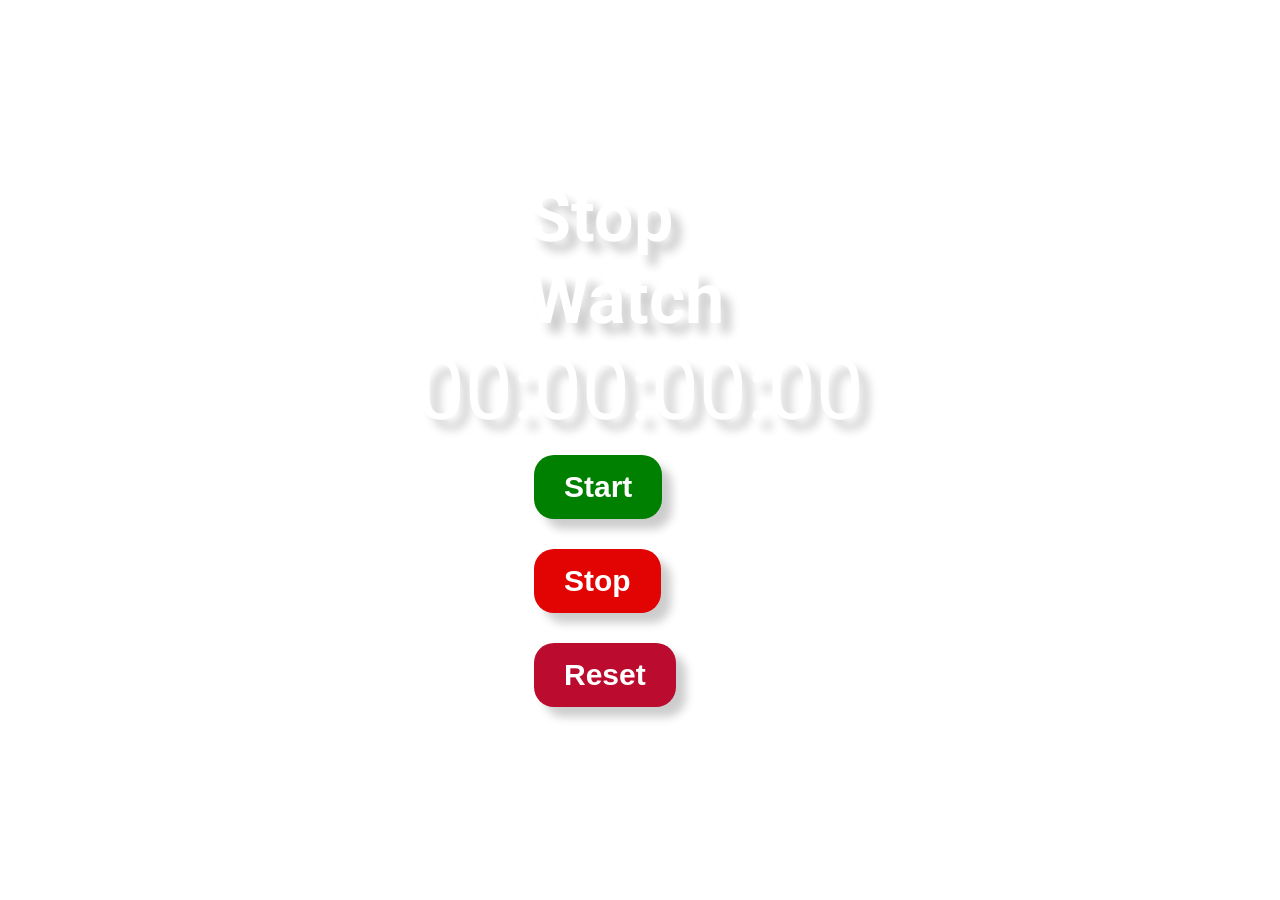
==== projects/project_one/index.html @ 6d401d9b "Initial Commit" ====
<!DOCTYPE html>
<html lang="en">

<head>
    <meta charset="UTF-8">
    <meta name="viewport" content="width=device-width, initial-scale=1.0">
    <title>Project #1</title>
    <link rel="stylesheet" href="style.css">
</head>

<body>
    <header>

    </header>

    <main>
        <div class="stop-watch-box">

            <div class="stop-watch">

                <h1 class="title">Stop Watch</h1>

                <div id="display">
                    <p class="time">00:00:00:00</p>
                </div>

                <div>
                    <button id="start" onclick="startButton()">Start</button>
                    <button id="stop" onclick="stopButton()">Stop</button>
                    <button id="reset" onclick="resetButton()">Reset</button>
                </div>

            </div>

        </div>

    </main>

    <footer>

    </footer>

</body>
<script src="main.js"></script>

</html>
---- projects/project_one/style.css ----
@import url('https://fonts.googleapis.com/css2?family=Roboto:wght@700&display=swap');

* {
    box-sizing: border-box;
    margin: 0;
    padding: 0;

}

body {
    min-height: 100vh;
    font-family: Roboto;
    color: white;
}

main {
    display: flex;
    flex-direction: column;
}

.stop-watch-box {
    background-image: url(/Portfolio\ Website/images/beach.jpg);
    background-size: cover;
    background-repeat: no-repeat;
    background-position: center;
    height: 100dvh;
}

.stop-watch {
    display: flex;
    flex-direction: column;
    align-items: center;
    justify-content: center;
    background-color: rgba(255, 255, 255, 0.219);
    backdrop-filter: blur(5px);
    margin: 10em 32em 0em 32em;
    padding: 1em;
    border-radius: 20px;
    box-shadow: 10px 10px 20px rgba(255, 255, 255, 0.2);
}

.stop-watch button {
    color: white;
    border: none;
    border-radius: 20px;
    padding: .5em 1em;
    font-size: 30px;
    margin: .5em .2em;
    border-width: 5px;
    font-weight: bolder;
    box-shadow: 10px 10px 10px rgba(0, 0, 0, 0.2);
}

.title {
    font-size: 70px;
    text-shadow: 10px 10px 10px rgba(0, 0, 0, 0.2);
}

#display {
    font-size: 85px;
    text-shadow: 10px 10px 10px rgba(0, 0, 0, 0.2);
}

#start {
    background-color: green;
    transition: background-color .2s ease;
}

#start:hover {
    background-color: rgb(1, 83, 1);
}

#stop {
    background-color: rgb(226, 3, 3);
    transition: background-color .2s ease;
}

#stop:hover {
    background-color: rgb(151, 0, 0);
}

#reset {
    background-color: rgb(187, 12, 47);
    transition: background-color .2s ease;
}

#reset:hover {
    background-color: rgb(126, 11, 34);
}
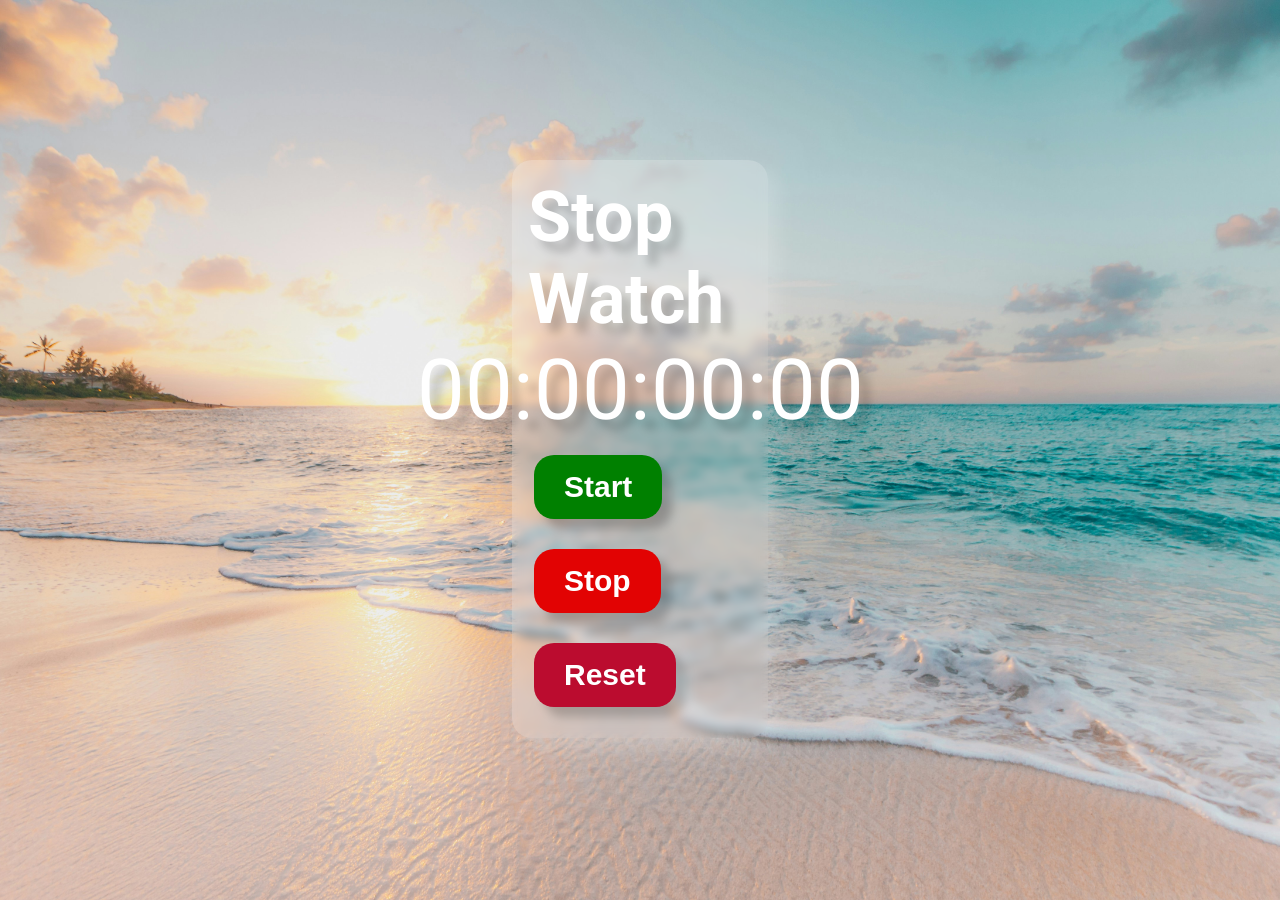
==== commit 57f81383: "Created a semi-proper projects section Fixed setting icon and other icon issues that arose when impo" ====
--- a/projects/project_one/index.html
+++ b/projects/project_one/index.html
@@ -6,6 +6,7 @@
     <meta name="viewport" content="width=device-width, initial-scale=1.0">
     <title>Project #1</title>
     <link rel="stylesheet" href="style.css">
+    <link rel="icon" href="/icons/Logo.png">
 </head>
 
 <body>
--- a/projects/project_one/style.css
+++ b/projects/project_one/style.css
@@ -19,7 +19,7 @@
 }
 
 .stop-watch-box {
-    background-image: url(/Portfolio\ Website/images/beach.jpg);
+    background-image: url(/images/beach.jpg);
     background-size: cover;
     background-repeat: no-repeat;
     background-position: center;
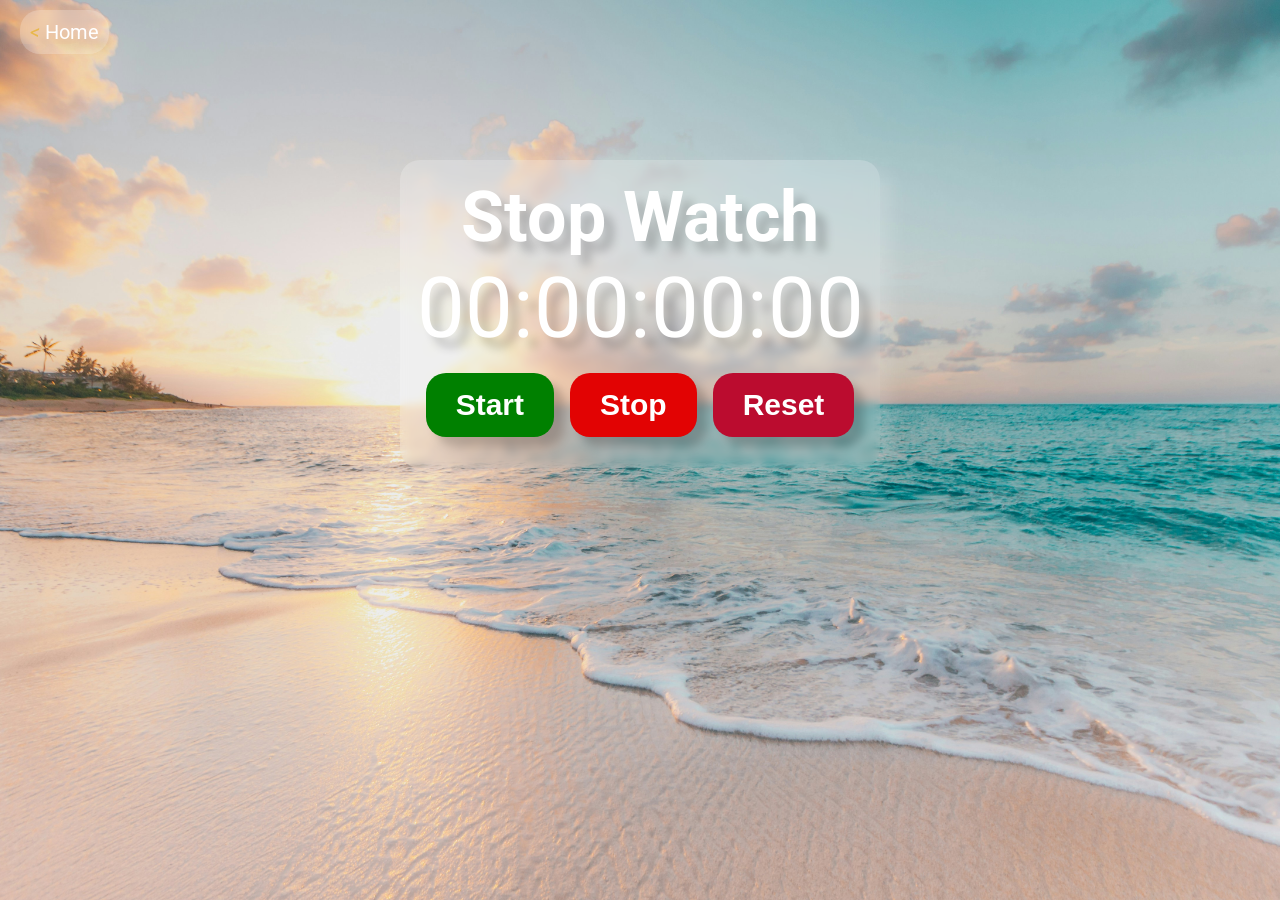
==== commit 4f1561a5: "Add navigation bar with home link and style adjustments for improved layout" ====
--- a/projects/project_one/index.html
+++ b/projects/project_one/index.html
@@ -10,8 +10,13 @@
 </head>
 
 <body>
+
     <header>
-
+        <nav>
+            <div class="left">
+                <a href="/index.html"><span style="color: #e8b84b; font-style: italic;">&lt;</span> Home</a>
+            </div>
+        </nav>
     </header>
 
     <main>
--- a/projects/project_one/style.css
+++ b/projects/project_one/style.css
@@ -18,6 +18,35 @@
     flex-direction: column;
 }
 
+nav {
+    display: flex;
+    align-items: center;
+    width: 100%;
+    justify-content: space-between;
+    position: fixed;
+    height: 4em;
+    top: 0em;
+    z-index: 1000;
+}
+
+nav .left a {
+    color: white;
+    background-color: rgba(255, 255, 255, 0.219);
+    backdrop-filter: blur(5px);
+    border-radius: 20px;
+    text-shadow: 10px 10px 10px rgba(0, 0, 0, 0.2);
+    font-weight: normal;
+    font-size: 1.25rem;
+    margin-left: 1em;
+    text-decoration: none;
+    padding: .5em;
+    transition: background-color .5s ease;
+}
+
+nav .left a:hover {
+    background-color: rgba(255, 255, 255, 0.582);
+}
+
 .stop-watch-box {
     background-image: url(/images/beach.jpg);
     background-size: cover;
@@ -33,7 +62,7 @@
     justify-content: center;
     background-color: rgba(255, 255, 255, 0.219);
     backdrop-filter: blur(5px);
-    margin: 10em 32em 0em 32em;
+    margin: 10em 25em 0em 25em;
     padding: 1em;
     border-radius: 20px;
     box-shadow: 10px 10px 20px rgba(255, 255, 255, 0.2);
